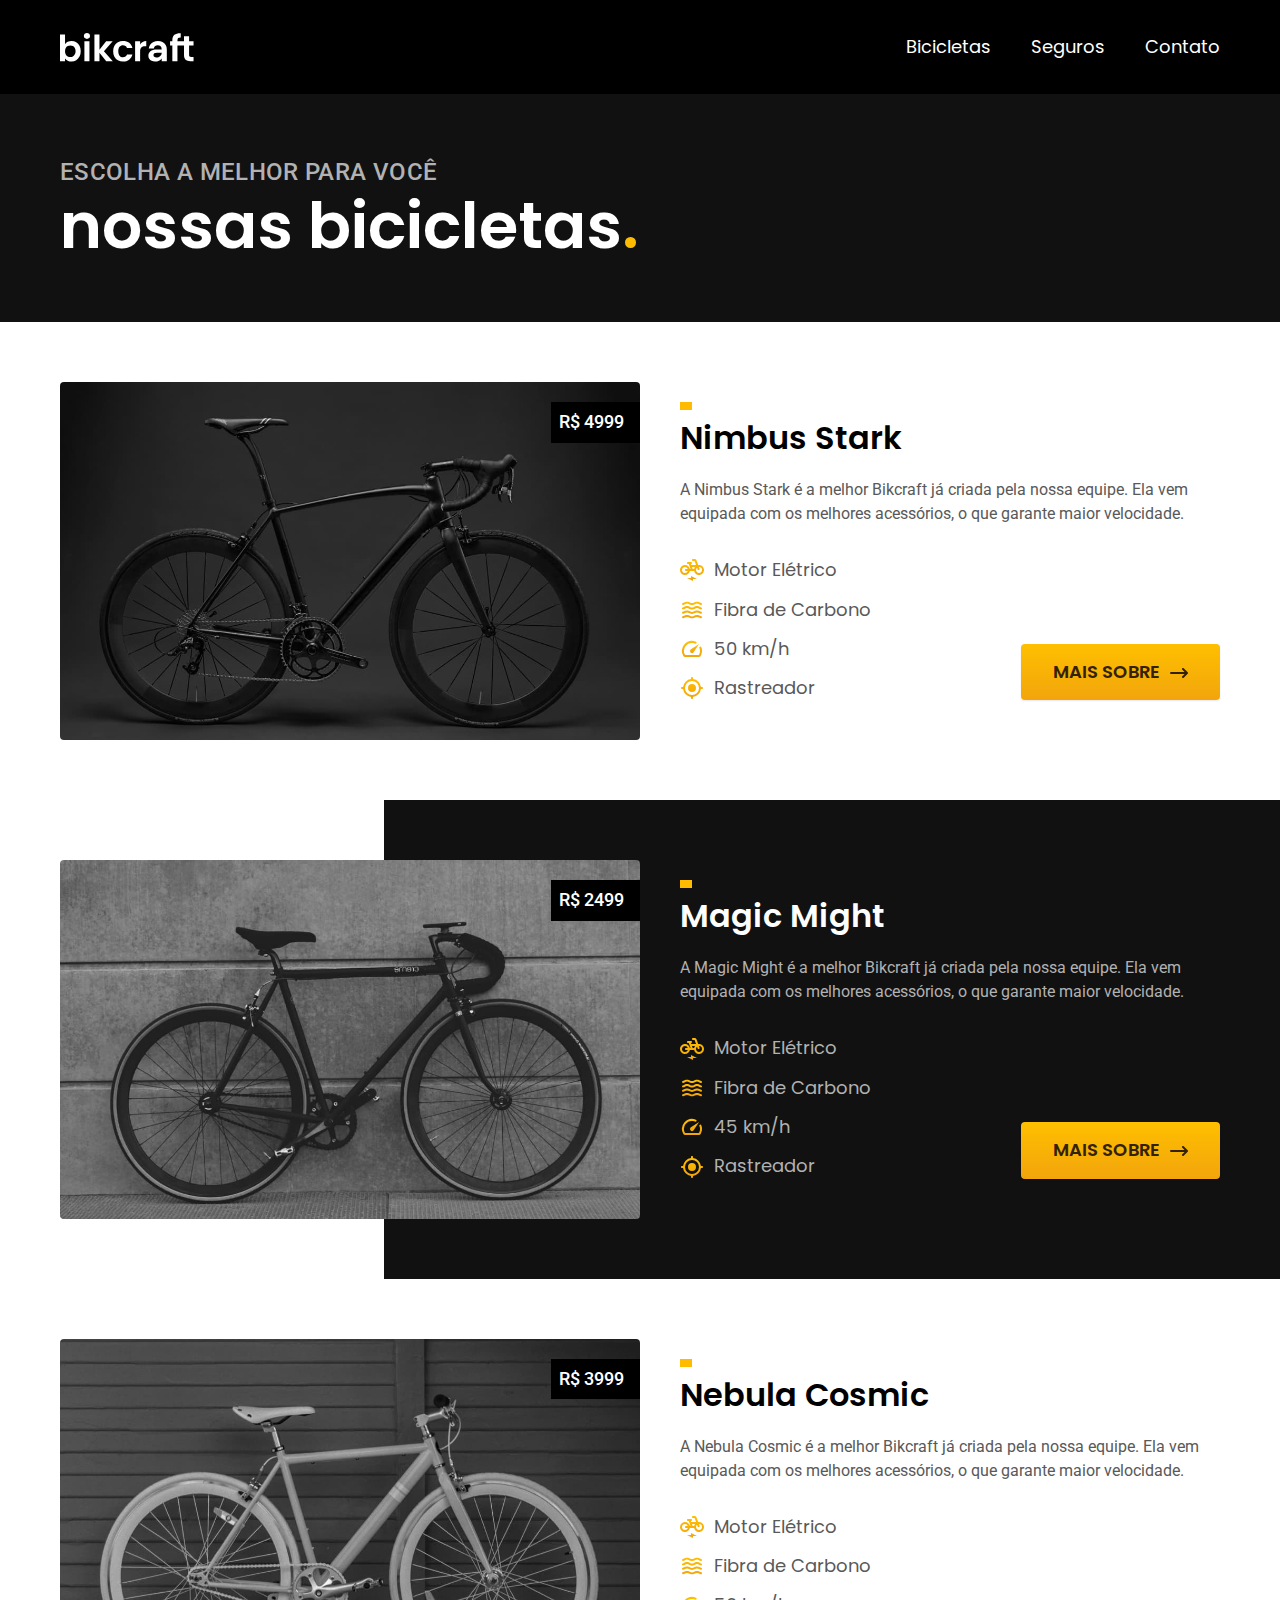
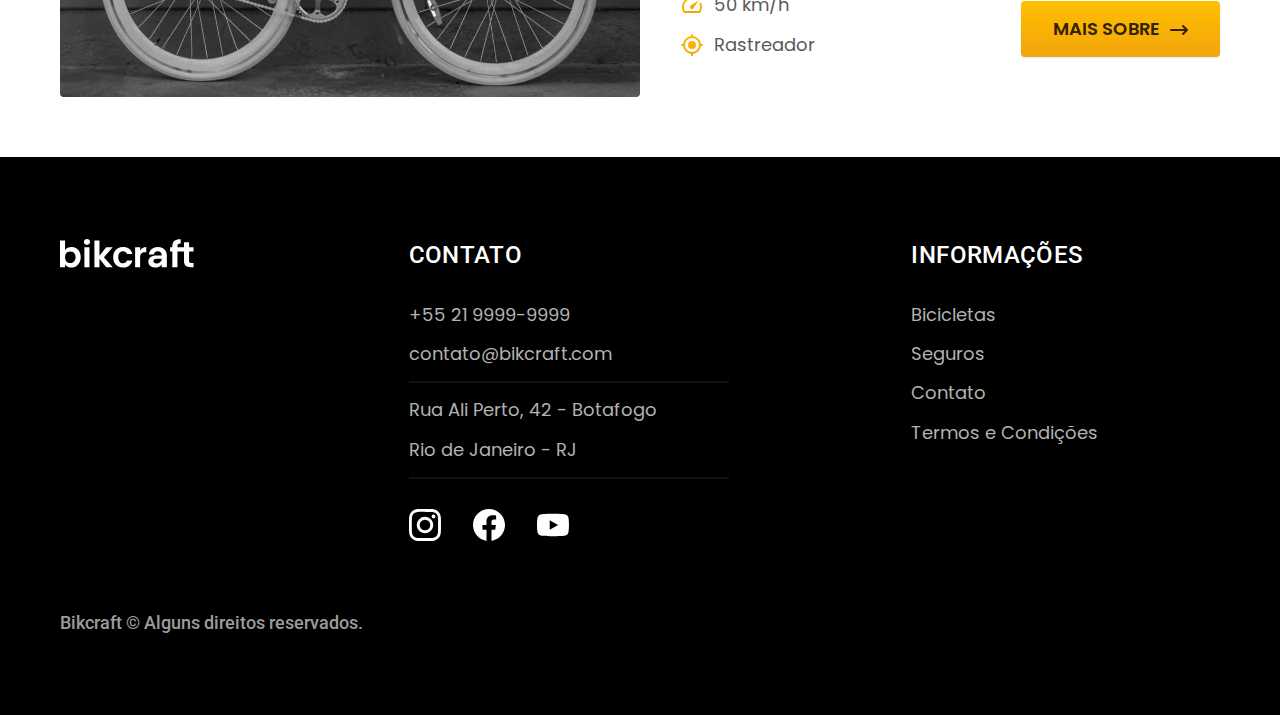
==== bicicletas.html @ 87a871bb "nova pagina / bicicletas" ====
<!DOCTYPE html>
<html lang="pt-br">

<head>
  <meta charset="UTF-8">
  <meta http-equiv="X-UA-Compatible" content="IE=edge">
  <meta name="viewport" content="width=device-width, initial-scale=1.0">
  <title>Bicicletas | Bikcraft</title>
  <meta name="description" content="Bicicletas da Bikcraft">
  <link rel="stylesheet" href="/css/style.css">
  <link rel="preconnect" href="https://fonts.googleapis.com">
  <link rel="preconnect" href="https://fonts.gstatic.com" crossorigin>
  <link href="https://fonts.googleapis.com/css2?family=Merriweather:ital,wght@1,900&family=Poppins:wght@400;600&family=Roboto:wght@400;500&display=swap" rel="stylesheet">
</head>

<body>
  <header class="header-bg">
    <div class="header-container">
      <a href="./"><img src="img/bikcraft.svg" alt="Logo Bikcraft">
      </a>
      <nav aria-label="primaria">
        <ul class="menu font-1-m cor-0">
          <li><a href="bicicletas.html">Bicicletas</a></li>
          <li><a href="./seguros.html">Seguros</a></li>
          <li><a href="./contato.html">Contato</a></li>
        </ul>
      </nav>
    </div>
  </header>

  <main>
    <div class="titulo-bg">
      <div class="titulo-container">
        <span class="font-2-l-b cor-5">ESCOLHA A MELHOR PARA VOCÊ</span>
        <h2 class="font-1-xxl cor-0">nossas bicicletas<span class="cor-p1">.</span></h2>
      </div>
    </div>
    <div class="bicicleta">
        <div class="bicicleta-img">
          <img src="img/bicicletas/nimbus.jpg" alt="Bicicleta Nimbus">
          <span class="font-2-m cor-0">R$ 4999</span>
        </div>
        <div class="bicicleta-conteudo">
          <h3 class="font-1-xl">Nimbus Stark</h3>
          <p class="font-2-s cor-8">A Nimbus Stark é a melhor Bikcraft já criada pela nossa equipe. Ela vem equipada com os melhores acessórios, o que garante maior velocidade.</p>
          <ul class="bicicleta-vantagens font-1-m cor-8">
            <li><img src="img/icones/eletrica.svg" alt="">Motor Elétrico</li>
            <li><img src="img/icones/carbono.svg" alt="">Fibra de Carbono</li>
            <li><img src="img/icones/velocidade.svg" alt="">50 km/h</li>
            <li><img src="img/icones/rastreador.svg" alt="">Rastreador</li>
          </ul>
          <a class="botao-seta" href="bicicletas/nimbus.html">MAIS SOBRE</a>
        </div>
    </div>
    <div class="bicicleta-bg">
      <div class="bicicleta">
        <div class="bicicleta-img">
          <img src="img/bicicletas/magic.jpg" alt="Bicicleta Magic">
          <span class="font-2-m cor-0">R$ 2499</span>
        </div>
        <div class="bicicleta-conteudo">
          <h3 class="font-1-xl cor-0">Magic Might</h3>
          <p class="font-2-s cor-5">A Magic Might é a melhor Bikcraft já criada pela nossa equipe. Ela vem equipada com os melhores acessórios, o que garante maior velocidade.</p>
          <ul class="bicicleta-vantagens font-1-m cor-5">
            <li><img src="img/icones/eletrica.svg" alt="">Motor Elétrico</li>
            <li><img src="img/icones/carbono.svg" alt="">Fibra de Carbono</li>
            <li><img src="img/icones/velocidade.svg" alt="">45 km/h</li>
            <li><img src="img/icones/rastreador.svg" alt="">Rastreador</li>
          </ul>
          <a class="botao-seta" href="bicicletas/nimbus.html">MAIS SOBRE</a>
        </div>
        </div>
    </div>
  <div class="bicicleta">
    <div class="bicicleta-img">
      <img src="img/bicicletas/nebula.jpg" alt="Bicicleta Nebula">
      <span class="font-2-m cor-0">R$ 3999</span>
    </div>
    <div class="bicicleta-conteudo">
      <h3 class="font-1-xl">Nebula Cosmic</h3>
      <p class="font-2-s cor-8">A Nebula Cosmic é a melhor Bikcraft já criada pela nossa equipe. Ela vem equipada com os melhores acessórios, o que garante maior velocidade.</p>
      <ul class="bicicleta-vantagens font-1-m cor-8">
        <li><img src="img/icones/eletrica.svg" alt="">Motor Elétrico</li>
        <li><img src="img/icones/carbono.svg" alt="">Fibra de Carbono</li>
        <li><img src="img/icones/velocidade.svg" alt="">50 km/h</li>
        <li><img src="img/icones/rastreador.svg" alt="">Rastreador</li>
      </ul>
      <a class="botao-seta" href="bicicletas/nimbus.html">MAIS SOBRE</a>
    </div>
</div>
  </main>

  <footer class="footer-bg">
    <div class="footer-container">
      <div class="footer-logo"><img src="img/bikcraft.svg" alt=""></div>
      <div>
        <h3 class="font-2-l-b cor-0">CONTATO</h3>
        <div>
          <ul class="footer-contato font-1-m cor-5">
            <li>+55 21 9999-9999</li>
            <li>contato@bikcraft.com</li>
            <li>Rua Ali Perto, 42 - Botafogo</li>
            <li>Rio de Janeiro - RJ</li>
          </ul>
        </div>
        <div>
          <ul class="footer-redes">
            <li><a href="/"><img src="img/redes/instagram.svg" alt="Instagram"></a></li>
            <li><a href="/"><img src="img/redes/facebook.svg" alt="Facebook"></a></li>
            <li><a href="/"><img src="img/redes/youtube.svg" alt="Youtube"></a></li>
          </ul>
        </div>
      </div>
      <div>
        <h3 class="h3-info font-2-l-b cor-0">INFORMAÇÕES</h3>
        <div>
          <ul class="footer-informacoes font-1-m cor-5">
            <li><a href="bicicletas.html">Bicicletas</a></li>
            <li><a href="">Seguros</a></li>
            <li><a href="">Contato</a></li>
            <li><a href="./termos.html">Termos e Condições</a></li>
          </ul>
        </div>
      </div>
      <p class="footer-copy font-2-m cor-6">Bikcraft © Alguns direitos reservados.</p>
    </div>
  </footer>
</body>
</html>
---- css/style.css ----
@import "global/global.css";
@import "global/header.css";
@import "home/footer.css";

/* Utilidades */
@import "utilidades/componentes.css";
@import "utilidades/cores.css";
@import "utilidades/tipografia.css";

/* Home / Pagina inicial */
@import "home/introducao.css";
@import "home/tecnologia.css";
@import "home/parceiros.css";
@import "home/depoimento.css";
@import "home/seguro.css";

/* Termos */
@import "termos/termos.css";

/* Bicicletas*/
@import "bicicletas/bicicletas-lista.css";
@import "bicicletas/nossas-bicicletas.css";
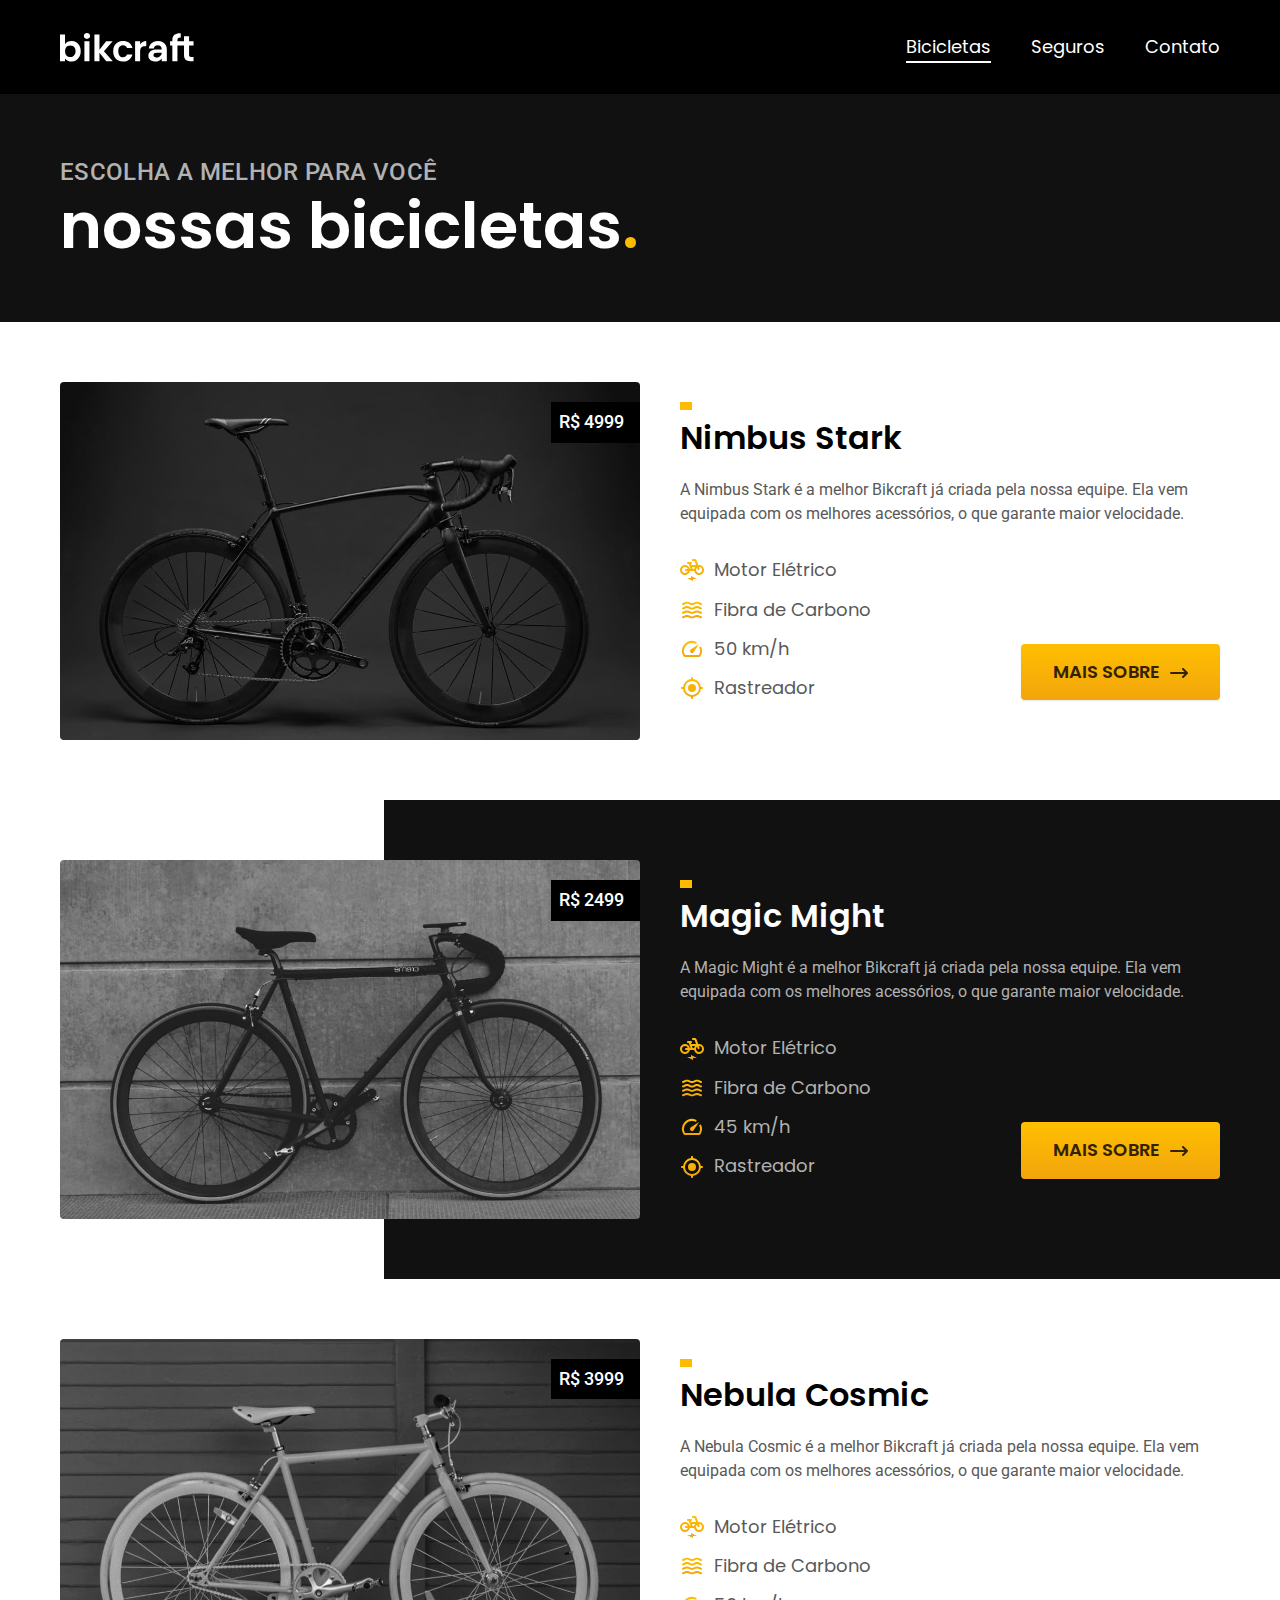
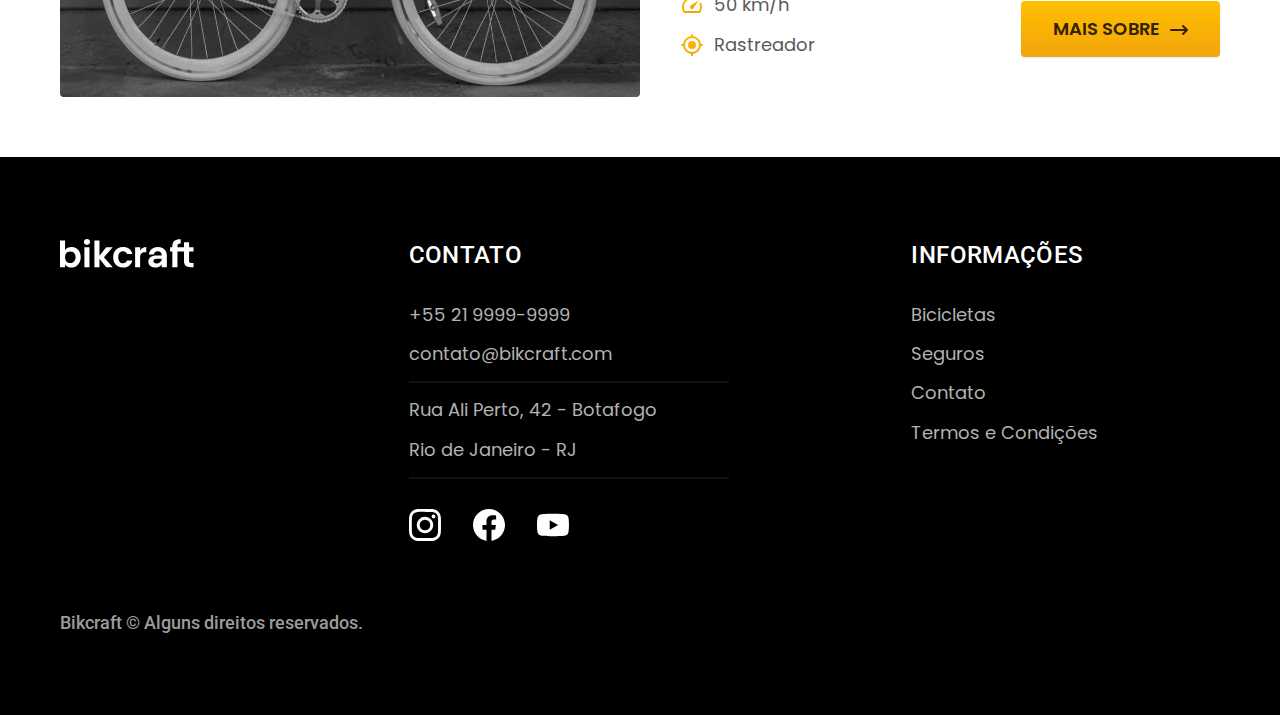
==== commit 50bfdbdc: "add javascript" ====
--- a/bicicletas.html
+++ b/bicicletas.html
@@ -7,6 +7,7 @@
   <meta name="viewport" content="width=device-width, initial-scale=1.0">
   <title>Bicicletas | Bikcraft</title>
   <meta name="description" content="Bicicletas da Bikcraft">
+  <link rel="preload" href="/css/style.css" as="style">
   <link rel="stylesheet" href="/css/style.css">
   <link rel="preconnect" href="https://fonts.googleapis.com">
   <link rel="preconnect" href="https://fonts.gstatic.com" crossorigin>
@@ -36,21 +37,21 @@
       </div>
     </div>
     <div class="bicicleta">
-        <div class="bicicleta-img">
-          <img src="img/bicicletas/nimbus.jpg" alt="Bicicleta Nimbus">
-          <span class="font-2-m cor-0">R$ 4999</span>
-        </div>
-        <div class="bicicleta-conteudo">
-          <h3 class="font-1-xl">Nimbus Stark</h3>
-          <p class="font-2-s cor-8">A Nimbus Stark é a melhor Bikcraft já criada pela nossa equipe. Ela vem equipada com os melhores acessórios, o que garante maior velocidade.</p>
-          <ul class="bicicleta-vantagens font-1-m cor-8">
-            <li><img src="img/icones/eletrica.svg" alt="">Motor Elétrico</li>
-            <li><img src="img/icones/carbono.svg" alt="">Fibra de Carbono</li>
-            <li><img src="img/icones/velocidade.svg" alt="">50 km/h</li>
-            <li><img src="img/icones/rastreador.svg" alt="">Rastreador</li>
-          </ul>
-          <a class="botao-seta" href="bicicletas/nimbus.html">MAIS SOBRE</a>
-        </div>
+      <div class="bicicleta-img">
+        <img src="img/bicicletas/nimbus.jpg" alt="Bicicleta Nimbus">
+        <span class="font-2-m cor-0">R$ 4999</span>
+      </div>
+      <div class="bicicleta-conteudo">
+        <h3 class="font-1-xl">Nimbus Stark</h3>
+        <p class="font-2-s cor-8">A Nimbus Stark é a melhor Bikcraft já criada pela nossa equipe. Ela vem equipada com os melhores acessórios, o que garante maior velocidade.</p>
+        <ul class="bicicleta-vantagens font-1-m cor-8">
+          <li><img src="img/icones/eletrica.svg" alt="">Motor Elétrico</li>
+          <li><img src="img/icones/carbono.svg" alt="">Fibra de Carbono</li>
+          <li><img src="img/icones/velocidade.svg" alt="">50 km/h</li>
+          <li><img src="img/icones/rastreador.svg" alt="">Rastreador</li>
+        </ul>
+        <a class="botao-seta" href="bicicletas/nimbus.html">MAIS SOBRE</a>
+      </div>
     </div>
     <div class="bicicleta-bg">
       <div class="bicicleta">
@@ -67,27 +68,27 @@
             <li><img src="img/icones/velocidade.svg" alt="">45 km/h</li>
             <li><img src="img/icones/rastreador.svg" alt="">Rastreador</li>
           </ul>
-          <a class="botao-seta" href="bicicletas/nimbus.html">MAIS SOBRE</a>
+          <a class="botao-seta" href="bicicletas/magic.html">MAIS SOBRE</a>
         </div>
-        </div>
+      </div>
     </div>
-  <div class="bicicleta">
-    <div class="bicicleta-img">
-      <img src="img/bicicletas/nebula.jpg" alt="Bicicleta Nebula">
-      <span class="font-2-m cor-0">R$ 3999</span>
+    <div class="bicicleta">
+      <div class="bicicleta-img">
+        <img src="img/bicicletas/nebula.jpg" alt="Bicicleta Nebula">
+        <span class="font-2-m cor-0">R$ 3999</span>
+      </div>
+      <div class="bicicleta-conteudo">
+        <h3 class="font-1-xl">Nebula Cosmic</h3>
+        <p class="font-2-s cor-8">A Nebula Cosmic é a melhor Bikcraft já criada pela nossa equipe. Ela vem equipada com os melhores acessórios, o que garante maior velocidade.</p>
+        <ul class="bicicleta-vantagens font-1-m cor-8">
+          <li><img src="img/icones/eletrica.svg" alt="">Motor Elétrico</li>
+          <li><img src="img/icones/carbono.svg" alt="">Fibra de Carbono</li>
+          <li><img src="img/icones/velocidade.svg" alt="">50 km/h</li>
+          <li><img src="img/icones/rastreador.svg" alt="">Rastreador</li>
+        </ul>
+        <a class="botao-seta" href="bicicletas/nebula.html">MAIS SOBRE</a>
+      </div>
     </div>
-    <div class="bicicleta-conteudo">
-      <h3 class="font-1-xl">Nebula Cosmic</h3>
-      <p class="font-2-s cor-8">A Nebula Cosmic é a melhor Bikcraft já criada pela nossa equipe. Ela vem equipada com os melhores acessórios, o que garante maior velocidade.</p>
-      <ul class="bicicleta-vantagens font-1-m cor-8">
-        <li><img src="img/icones/eletrica.svg" alt="">Motor Elétrico</li>
-        <li><img src="img/icones/carbono.svg" alt="">Fibra de Carbono</li>
-        <li><img src="img/icones/velocidade.svg" alt="">50 km/h</li>
-        <li><img src="img/icones/rastreador.svg" alt="">Rastreador</li>
-      </ul>
-      <a class="botao-seta" href="bicicletas/nimbus.html">MAIS SOBRE</a>
-    </div>
-</div>
   </main>
 
   <footer class="footer-bg">
@@ -116,8 +117,8 @@
         <div>
           <ul class="footer-informacoes font-1-m cor-5">
             <li><a href="bicicletas.html">Bicicletas</a></li>
-            <li><a href="">Seguros</a></li>
-            <li><a href="">Contato</a></li>
+            <li><a href="seguros.html">Seguros</a></li>
+            <li><a href="contato.html">Contato</a></li>
             <li><a href="./termos.html">Termos e Condições</a></li>
           </ul>
         </div>
@@ -125,5 +126,7 @@
       <p class="footer-copy font-2-m cor-6">Bikcraft © Alguns direitos reservados.</p>
     </div>
   </footer>
+  <script src="/js/script.js"></script>
 </body>
+
 </html>